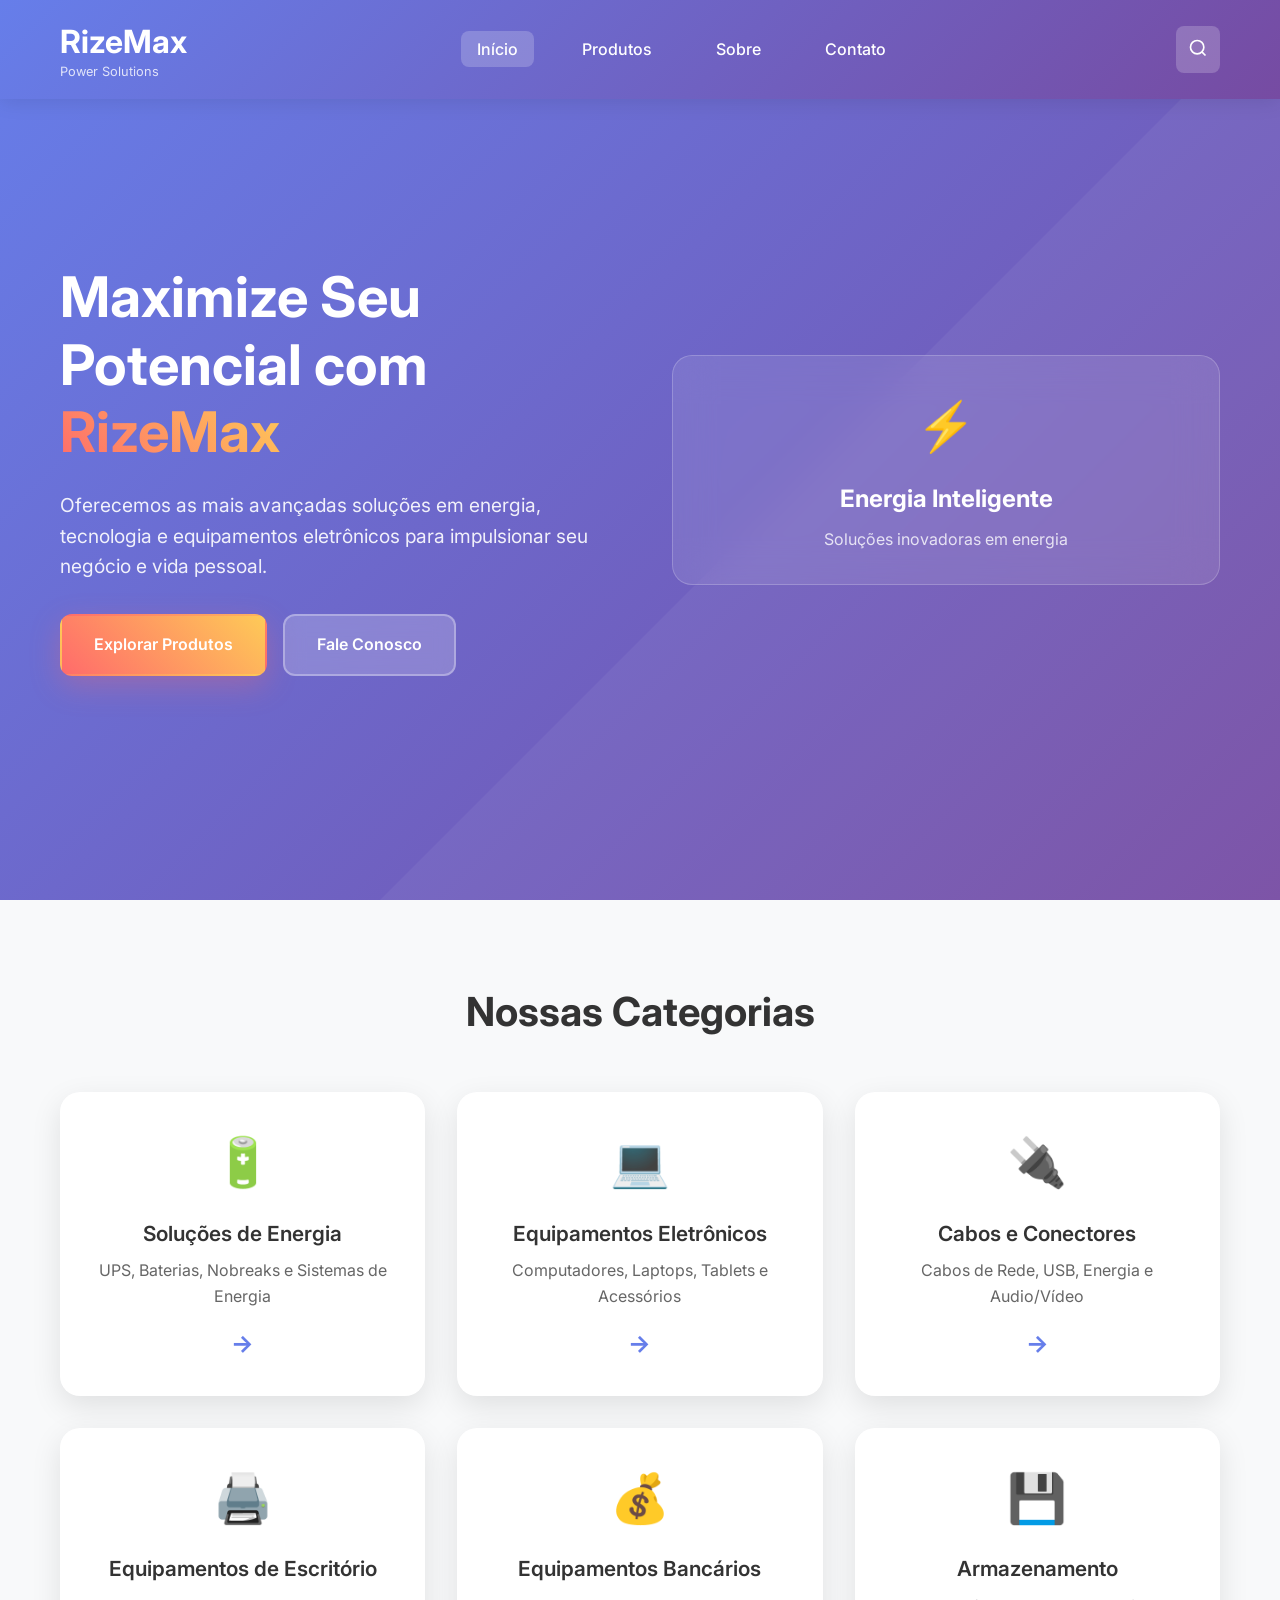
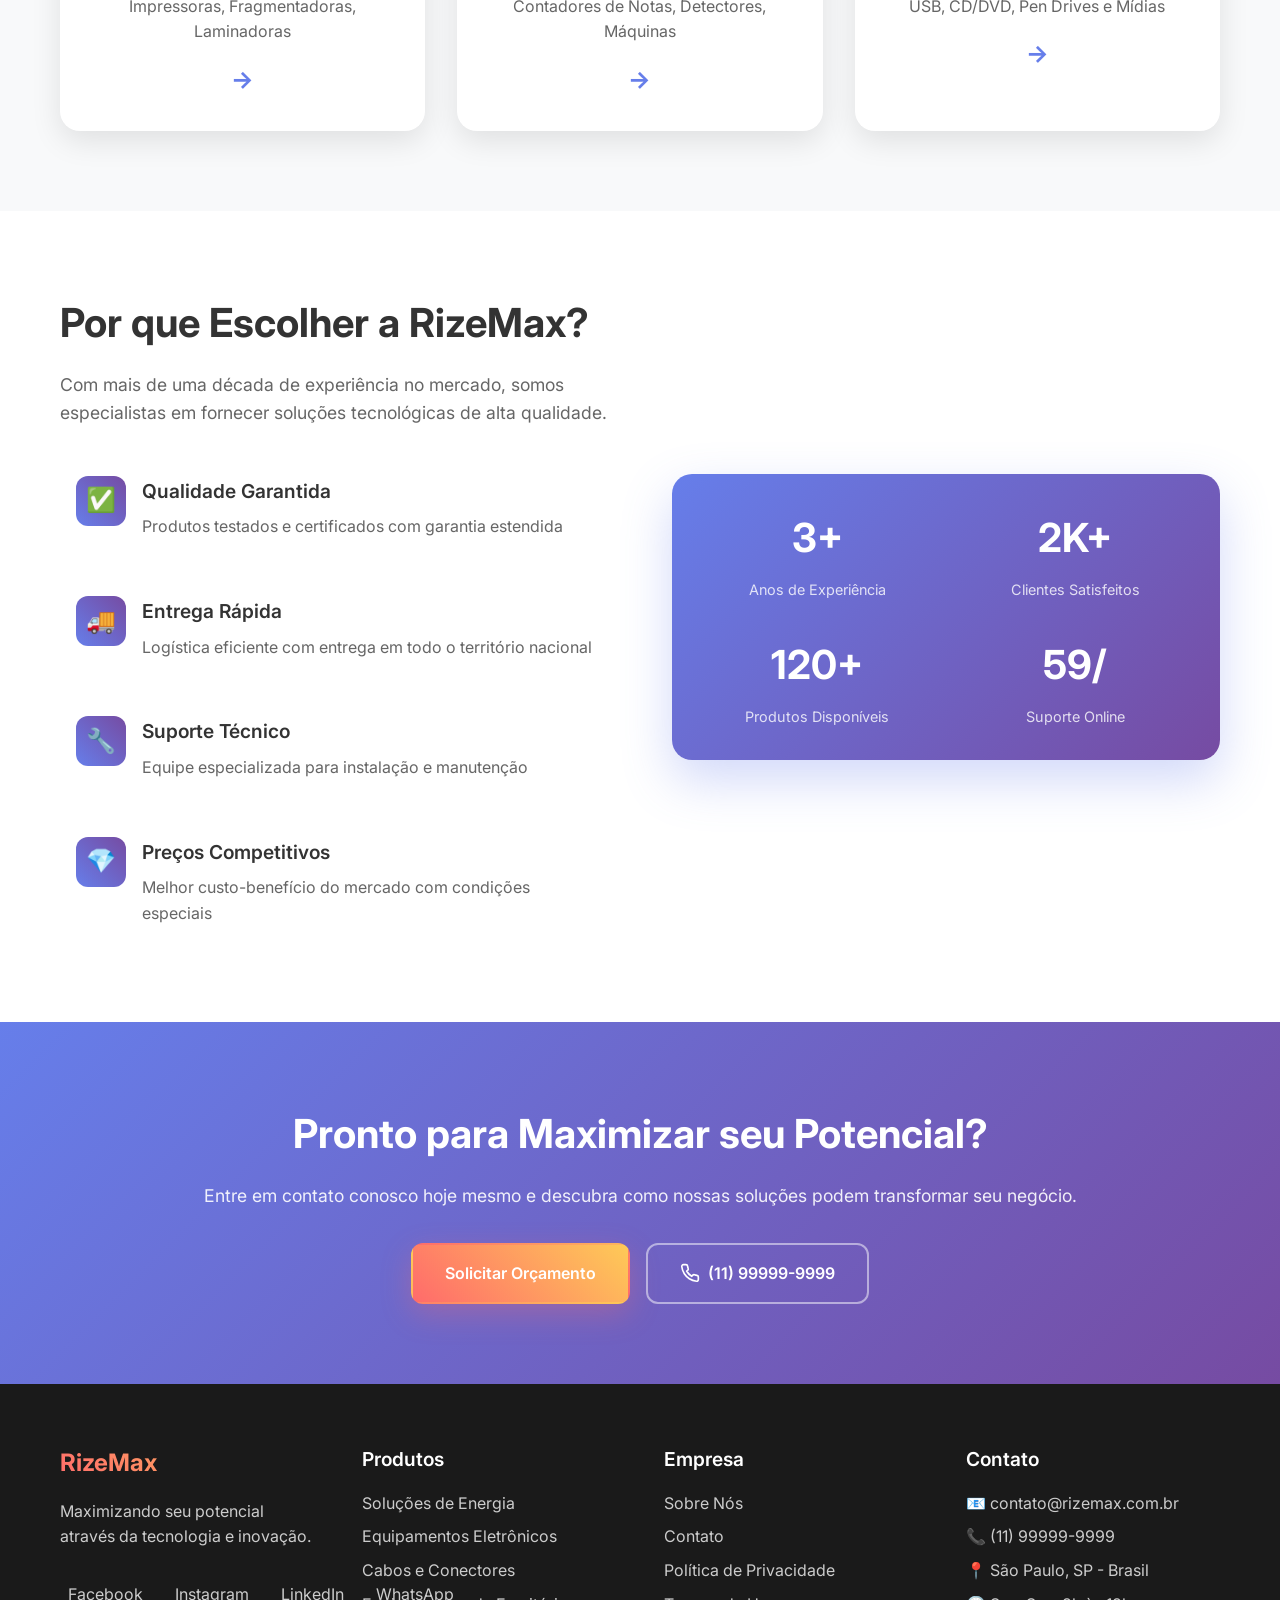
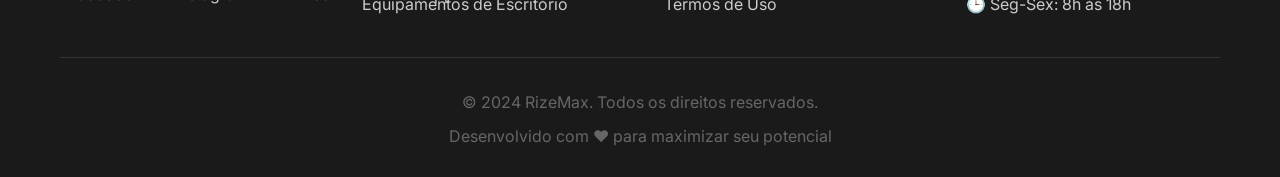
==== index.html @ 0256df6a "Create initial project structure with HTML, CSS, and JavaScript files Co-authored-by: rubennigermarq" ====
<!DOCTYPE html>
<html lang="pt-BR">
<head>
    <meta charset="UTF-8">
    <meta name="viewport" content="width=device-width, initial-scale=1.0">
    <title>RizeMax - Soluções em Energia e Tecnologia</title>
    <meta name="description" content="RizeMax oferece as melhores soluções em energia, tecnologia e equipamentos eletrônicos para empresas e consumidores.">
    <link rel="stylesheet" href="css/style.css">
    <link rel="preconnect" href="https://fonts.googleapis.com">
    <link rel="preconnect" href="https://fonts.gstatic.com" crossorigin>
    <link href="https://fonts.googleapis.com/css2?family=Inter:wght@300;400;500;600;700&display=swap" rel="stylesheet">
</head>
<body>
    <!-- Header -->
    <header class="header">
        <div class="container">
            <div class="nav-wrapper">
                <div class="logo">
                    <h1>RizeMax</h1>
                    <span class="tagline">Power Solutions</span>
                </div>
                
                <nav class="nav">
                    <ul class="nav-list">
                        <li><a href="index.html" class="nav-link active">Início</a></li>
                        <li class="dropdown">
                            <a href="produtos.html" class="nav-link">Produtos</a>
                            <div class="dropdown-content">
                                <a href="produtos.html#energia">Soluções de Energia</a>
                                <a href="produtos.html#eletronicos">Equipamentos Eletrônicos</a>
                                <a href="produtos.html#acessorios">Acessórios</a>
                                <a href="produtos.html#novidades">Novidades</a>
                            </div>
                        </li>
                        <li><a href="sobre.html" class="nav-link">Sobre</a></li>
                        <li><a href="contato.html" class="nav-link">Contato</a></li>
                    </ul>
                </nav>
                
                <div class="header-actions">
                    <button class="search-btn" onclick="toggleSearch()">
                        <svg width="20" height="20" viewBox="0 0 24 24" fill="none" stroke="currentColor" stroke-width="2">
                            <circle cx="11" cy="11" r="8"></circle>
                            <path d="m21 21-4.35-4.35"></path>
                        </svg>
                    </button>
                    <button class="mobile-menu-btn" onclick="toggleMobileMenu()">
                        <span></span>
                        <span></span>
                        <span></span>
                    </button>
                </div>
            </div>
            
            <!-- Search Bar -->
            <div class="search-bar" id="searchBar">
                <input type="text" placeholder="Buscar produtos..." class="search-input">
                <button class="search-submit">Buscar</button>
            </div>
        </div>
    </header>

    <!-- Hero Section -->
    <section class="hero">
        <div class="hero-background"></div>
        <div class="container">
            <div class="hero-content">
                <h1 class="hero-title">Maximize Seu Potencial com <span class="highlight">RizeMax</span></h1>
                <p class="hero-description">
                    Oferecemos as mais avançadas soluções em energia, tecnologia e equipamentos eletrônicos 
                    para impulsionar seu negócio e vida pessoal.
                </p>
                <div class="hero-actions">
                    <a href="produtos.html" class="btn btn-primary">Explorar Produtos</a>
                    <a href="contato.html" class="btn btn-secondary">Fale Conosco</a>
                </div>
            </div>
            <div class="hero-image">
                <div class="hero-card">
                    <div class="card-icon">⚡</div>
                    <h3>Energia Inteligente</h3>
                    <p>Soluções inovadoras em energia</p>
                </div>
            </div>
        </div>
    </section>

    <!-- Categories Section -->
    <section class="categories">
        <div class="container">
            <h2 class="section-title">Nossas Categorias</h2>
            <div class="categories-grid">
                <div class="category-card" onclick="window.location.href='produtos.html#energia'">
                    <div class="category-icon">🔋</div>
                    <h3>Soluções de Energia</h3>
                    <p>UPS, Baterias, Nobreaks e Sistemas de Energia</p>
                    <div class="category-arrow">→</div>
                </div>
                
                <div class="category-card" onclick="window.location.href='produtos.html#eletronicos'">
                    <div class="category-icon">💻</div>
                    <h3>Equipamentos Eletrônicos</h3>
                    <p>Computadores, Laptops, Tablets e Acessórios</p>
                    <div class="category-arrow">→</div>
                </div>
                
                <div class="category-card" onclick="window.location.href='produtos.html#cabos'">
                    <div class="category-icon">🔌</div>
                    <h3>Cabos e Conectores</h3>
                    <p>Cabos de Rede, USB, Energia e Audio/Vídeo</p>
                    <div class="category-arrow">→</div>
                </div>
                
                <div class="category-card" onclick="window.location.href='produtos.html#escritorio'">
                    <div class="category-icon">🖨️</div>
                    <h3>Equipamentos de Escritório</h3>
                    <p>Impressoras, Fragmentadoras, Laminadoras</p>
                    <div class="category-arrow">→</div>
                </div>
                
                <div class="category-card" onclick="window.location.href='produtos.html#bancarios'">
                    <div class="category-icon">💰</div>
                    <h3>Equipamentos Bancários</h3>
                    <p>Contadores de Notas, Detectores, Máquinas</p>
                    <div class="category-arrow">→</div>
                </div>
                
                <div class="category-card" onclick="window.location.href='produtos.html#armazenamento'">
                    <div class="category-icon">💾</div>
                    <h3>Armazenamento</h3>
                    <p>USB, CD/DVD, Pen Drives e Mídias</p>
                    <div class="category-arrow">→</div>
                </div>
            </div>
        </div>
    </section>

    <!-- Features Section -->
    <section class="features">
        <div class="container">
            <div class="features-content">
                <div class="features-text">
                    <h2>Por que Escolher a RizeMax?</h2>
                    <p>Com mais de uma década de experiência no mercado, somos especialistas em fornecer soluções tecnológicas de alta qualidade.</p>
                    
                    <div class="features-list">
                        <div class="feature-item">
                            <div class="feature-icon">✅</div>
                            <div>
                                <h4>Qualidade Garantida</h4>
                                <p>Produtos testados e certificados com garantia estendida</p>
                            </div>
                        </div>
                        
                        <div class="feature-item">
                            <div class="feature-icon">🚚</div>
                            <div>
                                <h4>Entrega Rápida</h4>
                                <p>Logística eficiente com entrega em todo o território nacional</p>
                            </div>
                        </div>
                        
                        <div class="feature-item">
                            <div class="feature-icon">🔧</div>
                            <div>
                                <h4>Suporte Técnico</h4>
                                <p>Equipe especializada para instalação e manutenção</p>
                            </div>
                        </div>
                        
                        <div class="feature-item">
                            <div class="feature-icon">💎</div>
                            <div>
                                <h4>Preços Competitivos</h4>
                                <p>Melhor custo-benefício do mercado com condições especiais</p>
                            </div>
                        </div>
                    </div>
                </div>
                
                <div class="features-image">
                    <div class="stats-card">
                        <div class="stat">
                            <h3>15+</h3>
                            <p>Anos de Experiência</p>
                        </div>
                        <div class="stat">
                            <h3>10K+</h3>
                            <p>Clientes Satisfeitos</p>
                        </div>
                        <div class="stat">
                            <h3>500+</h3>
                            <p>Produtos Disponíveis</p>
                        </div>
                        <div class="stat">
                            <h3>24/7</h3>
                            <p>Suporte Online</p>
                        </div>
                    </div>
                </div>
            </div>
        </div>
    </section>

    <!-- CTA Section -->
    <section class="cta">
        <div class="container">
            <div class="cta-content">
                <h2>Pronto para Maximizar seu Potencial?</h2>
                <p>Entre em contato conosco hoje mesmo e descubra como nossas soluções podem transformar seu negócio.</p>
                <div class="cta-actions">
                    <a href="contato.html" class="btn btn-primary">Solicitar Orçamento</a>
                    <a href="tel:+5511999999999" class="btn btn-outline">
                        <svg width="20" height="20" viewBox="0 0 24 24" fill="none" stroke="currentColor" stroke-width="2">
                            <path d="M22 16.92v3a2 2 0 0 1-2.18 2 19.79 19.79 0 0 1-8.63-3.07 19.5 19.5 0 0 1-6-6 19.79 19.79 0 0 1-3.07-8.67A2 2 0 0 1 4.11 2h3a2 2 0 0 1 2 1.72 12.84 12.84 0 0 0 .7 2.81 2 2 0 0 1-.45 2.11L8.09 9.91a16 16 0 0 0 6 6l1.27-1.27a2 2 0 0 1 2.11-.45 12.84 12.84 0 0 0 2.81.7A2 2 0 0 1 22 16.92z"></path>
                        </svg>
                        (11) 99999-9999
                    </a>
                </div>
            </div>
        </div>
    </section>

    <!-- Footer -->
    <footer class="footer">
        <div class="container">
            <div class="footer-content">
                <div class="footer-section">
                    <div class="footer-logo">
                        <h3>RizeMax</h3>
                        <p>Maximizando seu potencial através da tecnologia e inovação.</p>
                    </div>
                    <div class="social-links">
                        <a href="#" class="social-link">Facebook</a>
                        <a href="#" class="social-link">Instagram</a>
                        <a href="#" class="social-link">LinkedIn</a>
                        <a href="#" class="social-link">WhatsApp</a>
                    </div>
                </div>
                
                <div class="footer-section">
                    <h4>Produtos</h4>
                    <ul class="footer-links">
                        <li><a href="produtos.html#energia">Soluções de Energia</a></li>
                        <li><a href="produtos.html#eletronicos">Equipamentos Eletrônicos</a></li>
                        <li><a href="produtos.html#cabos">Cabos e Conectores</a></li>
                        <li><a href="produtos.html#escritorio">Equipamentos de Escritório</a></li>
                    </ul>
                </div>
                
                <div class="footer-section">
                    <h4>Empresa</h4>
                    <ul class="footer-links">
                        <li><a href="sobre.html">Sobre Nós</a></li>
                        <li><a href="contato.html">Contato</a></li>
                        <li><a href="#" data-policy="privacy">Política de Privacidade</a></li>
                        <li><a href="#" data-policy="terms">Termos de Uso</a></li>
                    </ul>
                </div>
                
                <div class="footer-section">
                    <h4>Contato</h4>
                    <div class="contact-info">
                        <p>📧 contato@rizemax.com.br</p>
                        <p>📞 (11) 99999-9999</p>
                        <p>📍 São Paulo, SP - Brasil</p>
                        <p>🕒 Seg-Sex: 8h às 18h</p>
                    </div>
                </div>
            </div>
            
            <div class="footer-bottom">
                <p>&copy; 2024 RizeMax. Todos os direitos reservados.</p>
                <p>Desenvolvido com ❤️ para maximizar seu potencial</p>
            </div>
        </div>
    </footer>

    <!-- JavaScript -->
    <script src="js/script.js"></script>
</body>
</html>
---- css/style.css ----
/* Reset e Base */
* {
    margin: 0;
    padding: 0;
    box-sizing: border-box;
}

html {
    font-size: 16px;
    scroll-behavior: smooth;
}

body {
    font-family: 'Inter', -apple-system, BlinkMacSystemFont, 'Segoe UI', Roboto, Oxygen, Ubuntu, Cantarell, sans-serif;
    line-height: 1.6;
    color: #333;
    overflow-x: hidden;
}

/* Container */
.container {
    max-width: 1200px;
    margin: 0 auto;
    padding: 0 20px;
}

/* Header */
.header {
    background: linear-gradient(135deg, #667eea 0%, #764ba2 100%);
    position: fixed;
    top: 0;
    left: 0;
    right: 0;
    z-index: 1000;
    box-shadow: 0 2px 20px rgba(0,0,0,0.1);
    backdrop-filter: blur(10px);
}

.nav-wrapper {
    display: flex;
    align-items: center;
    justify-content: space-between;
    padding: 1rem 0;
}

.logo h1 {
    color: white;
    font-size: 2rem;
    font-weight: 700;
    margin: 0;
}

.logo .tagline {
    color: rgba(255,255,255,0.8);
    font-size: 0.8rem;
    display: block;
    margin-top: -5px;
}

.nav-list {
    display: flex;
    list-style: none;
    gap: 2rem;
    margin: 0;
}

.nav-link {
    color: white;
    text-decoration: none;
    font-weight: 500;
    padding: 0.5rem 1rem;
    border-radius: 8px;
    transition: all 0.3s ease;
    position: relative;
}

.nav-link:hover,
.nav-link.active {
    background: rgba(255,255,255,0.2);
    transform: translateY(-2px);
}

.dropdown {
    position: relative;
}

.dropdown-content {
    position: absolute;
    top: 100%;
    left: 0;
    background: white;
    min-width: 200px;
    border-radius: 12px;
    box-shadow: 0 10px 30px rgba(0,0,0,0.1);
    opacity: 0;
    visibility: hidden;
    transform: translateY(10px);
    transition: all 0.3s ease;
    padding: 1rem 0;
}

.dropdown:hover .dropdown-content {
    opacity: 1;
    visibility: visible;
    transform: translateY(0);
}

.dropdown-content a {
    color: #333;
    padding: 0.75rem 1.5rem;
    display: block;
    text-decoration: none;
    transition: all 0.3s ease;
}

.dropdown-content a:hover {
    background: #f8f9fa;
    color: #667eea;
}

.header-actions {
    display: flex;
    align-items: center;
    gap: 1rem;
}

.search-btn,
.mobile-menu-btn {
    background: rgba(255,255,255,0.2);
    border: none;
    color: white;
    padding: 0.75rem;
    border-radius: 8px;
    cursor: pointer;
    transition: all 0.3s ease;
}

.search-btn:hover,
.mobile-menu-btn:hover {
    background: rgba(255,255,255,0.3);
    transform: scale(1.05);
}

.mobile-menu-btn {
    display: none;
    flex-direction: column;
    gap: 3px;
}

.mobile-menu-btn span {
    width: 20px;
    height: 2px;
    background: white;
    transition: all 0.3s ease;
}

.search-bar {
    display: none;
    padding: 1rem 0;
    border-top: 1px solid rgba(255,255,255,0.2);
    margin-top: 1rem;
}

.search-bar.active {
    display: flex;
    animation: slideDown 0.3s ease;
}

.search-input {
    flex: 1;
    padding: 0.75rem 1rem;
    border: none;
    border-radius: 8px 0 0 8px;
    font-size: 1rem;
    outline: none;
}

.search-submit {
    background: #ff6b6b;
    color: white;
    border: none;
    padding: 0.75rem 1.5rem;
    border-radius: 0 8px 8px 0;
    cursor: pointer;
    font-weight: 600;
    transition: all 0.3s ease;
}

.search-submit:hover {
    background: #ff5252;
}

/* Hero Section */
.hero {
    background: linear-gradient(135deg, #667eea 0%, #764ba2 100%);
    padding: 120px 0 80px;
    min-height: 100vh;
    display: flex;
    align-items: center;
    position: relative;
    overflow: hidden;
}

.hero-background {
    position: absolute;
    top: 0;
    left: 0;
    right: 0;
    bottom: 0;
    background: url('data:image/svg+xml,<svg xmlns="http://www.w3.org/2000/svg" viewBox="0 0 1000 1000"><polygon fill="rgba(255,255,255,0.05)" points="0,1000 1000,0 1000,1000"/></svg>');
    background-size: cover;
}

.hero .container {
    display: grid;
    grid-template-columns: 1fr 1fr;
    gap: 4rem;
    align-items: center;
    position: relative;
    z-index: 2;
}

.hero-title {
    font-size: 3.5rem;
    font-weight: 700;
    color: white;
    line-height: 1.2;
    margin-bottom: 1.5rem;
}

.highlight {
    background: linear-gradient(45deg, #ff6b6b, #feca57);
    -webkit-background-clip: text;
    -webkit-text-fill-color: transparent;
    background-clip: text;
}

.hero-description {
    font-size: 1.2rem;
    color: rgba(255,255,255,0.9);
    margin-bottom: 2rem;
    line-height: 1.6;
}

.hero-actions {
    display: flex;
    gap: 1rem;
    flex-wrap: wrap;
}

.btn {
    padding: 1rem 2rem;
    border-radius: 12px;
    text-decoration: none;
    font-weight: 600;
    font-size: 1rem;
    transition: all 0.3s ease;
    display: inline-flex;
    align-items: center;
    gap: 0.5rem;
    border: 2px solid transparent;
    cursor: pointer;
}

.btn-primary {
    background: linear-gradient(45deg, #ff6b6b, #feca57);
    color: white;
    box-shadow: 0 10px 30px rgba(255,107,107,0.3);
}

.btn-primary:hover {
    transform: translateY(-3px);
    box-shadow: 0 15px 40px rgba(255,107,107,0.4);
}

.btn-secondary {
    background: rgba(255,255,255,0.2);
    color: white;
    border: 2px solid rgba(255,255,255,0.3);
    backdrop-filter: blur(10px);
}

.btn-secondary:hover {
    background: rgba(255,255,255,0.3);
    transform: translateY(-3px);
}

.btn-outline {
    background: transparent;
    color: white;
    border: 2px solid rgba(255,255,255,0.5);
}

.btn-outline:hover {
    background: rgba(255,255,255,0.1);
    transform: translateY(-3px);
}

.hero-card {
    background: rgba(255,255,255,0.1);
    backdrop-filter: blur(20px);
    border-radius: 20px;
    padding: 2rem;
    text-align: center;
    border: 1px solid rgba(255,255,255,0.2);
    animation: float 6s ease-in-out infinite;
}

.card-icon {
    font-size: 3rem;
    margin-bottom: 1rem;
}

.hero-card h3 {
    color: white;
    font-size: 1.5rem;
    margin-bottom: 0.5rem;
}

.hero-card p {
    color: rgba(255,255,255,0.8);
}

/* Categories Section */
.categories {
    padding: 80px 0;
    background: #f8f9fa;
}

.section-title {
    text-align: center;
    font-size: 2.5rem;
    font-weight: 700;
    margin-bottom: 3rem;
    color: #333;
}

.categories-grid {
    display: grid;
    grid-template-columns: repeat(auto-fit, minmax(300px, 1fr));
    gap: 2rem;
}

.category-card {
    background: white;
    border-radius: 20px;
    padding: 2rem;
    text-align: center;
    box-shadow: 0 10px 30px rgba(0,0,0,0.1);
    transition: all 0.3s ease;
    cursor: pointer;
    position: relative;
    overflow: hidden;
}

.category-card::before {
    content: '';
    position: absolute;
    top: 0;
    left: -100%;
    width: 100%;
    height: 100%;
    background: linear-gradient(90deg, transparent, rgba(255,255,255,0.4), transparent);
    transition: left 0.5s;
}

.category-card:hover::before {
    left: 100%;
}

.category-card:hover {
    transform: translateY(-10px);
    box-shadow: 0 20px 50px rgba(0,0,0,0.15);
}

.category-icon {
    font-size: 3rem;
    margin-bottom: 1rem;
}

.category-card h3 {
    font-size: 1.3rem;
    font-weight: 600;
    margin-bottom: 0.5rem;
    color: #333;
}

.category-card p {
    color: #666;
    margin-bottom: 1rem;
}

.category-arrow {
    font-size: 1.5rem;
    color: #667eea;
    font-weight: bold;
    transition: all 0.3s ease;
}

.category-card:hover .category-arrow {
    transform: translateX(10px);
}

/* Features Section */
.features {
    padding: 80px 0;
    background: white;
}

.features-content {
    display: grid;
    grid-template-columns: 1fr 1fr;
    gap: 4rem;
    align-items: center;
}

.features-text h2 {
    font-size: 2.5rem;
    font-weight: 700;
    margin-bottom: 1rem;
    color: #333;
}

.features-text > p {
    font-size: 1.1rem;
    color: #666;
    margin-bottom: 2rem;
}

.features-list {
    display: flex;
    flex-direction: column;
    gap: 1.5rem;
}

.feature-item {
    display: flex;
    align-items: flex-start;
    gap: 1rem;
    padding: 1rem;
    border-radius: 12px;
    transition: all 0.3s ease;
}

.feature-item:hover {
    background: #f8f9fa;
    transform: translateX(10px);
}

.feature-icon {
    font-size: 1.5rem;
    width: 50px;
    height: 50px;
    display: flex;
    align-items: center;
    justify-content: center;
    background: linear-gradient(45deg, #667eea, #764ba2);
    border-radius: 12px;
    color: white;
    flex-shrink: 0;
}

.feature-item h4 {
    font-size: 1.2rem;
    font-weight: 600;
    margin-bottom: 0.5rem;
    color: #333;
}

.feature-item p {
    color: #666;
}

.stats-card {
    background: linear-gradient(135deg, #667eea 0%, #764ba2 100%);
    border-radius: 20px;
    padding: 2rem;
    color: white;
    display: grid;
    grid-template-columns: 1fr 1fr;
    gap: 2rem;
    box-shadow: 0 20px 50px rgba(102, 126, 234, 0.3);
}

.stat {
    text-align: center;
}

.stat h3 {
    font-size: 2.5rem;
    font-weight: 700;
    margin-bottom: 0.5rem;
}

.stat p {
    color: rgba(255,255,255,0.8);
    font-size: 0.9rem;
}

/* CTA Section */
.cta {
    padding: 80px 0;
    background: linear-gradient(135deg, #667eea 0%, #764ba2 100%);
    color: white;
    text-align: center;
}

.cta-content h2 {
    font-size: 2.5rem;
    font-weight: 700;
    margin-bottom: 1rem;
}

.cta-content p {
    font-size: 1.1rem;
    margin-bottom: 2rem;
    color: rgba(255,255,255,0.9);
}

.cta-actions {
    display: flex;
    justify-content: center;
    gap: 1rem;
    flex-wrap: wrap;
}

/* Footer */
.footer {
    background: #1a1a1a;
    color: white;
    padding: 60px 0 20px;
}

.footer-content {
    display: grid;
    grid-template-columns: repeat(auto-fit, minmax(250px, 1fr));
    gap: 3rem;
    margin-bottom: 2rem;
}

.footer-logo h3 {
    font-size: 1.5rem;
    font-weight: 700;
    margin-bottom: 1rem;
    background: linear-gradient(45deg, #ff6b6b, #feca57);
    -webkit-background-clip: text;
    -webkit-text-fill-color: transparent;
    background-clip: text;
}

.footer-logo p {
    color: #ccc;
    margin-bottom: 1.5rem;
}

.social-links {
    display: flex;
    gap: 1rem;
}

.social-link {
    color: #ccc;
    text-decoration: none;
    padding: 0.5rem;
    border-radius: 8px;
    transition: all 0.3s ease;
}

.social-link:hover {
    color: #667eea;
    background: rgba(102, 126, 234, 0.1);
}

.footer-section h4 {
    font-size: 1.2rem;
    font-weight: 600;
    margin-bottom: 1rem;
    color: white;
}

.footer-links {
    list-style: none;
}

.footer-links li {
    margin-bottom: 0.5rem;
}

.footer-links a {
    color: #ccc;
    text-decoration: none;
    transition: all 0.3s ease;
}

.footer-links a:hover {
    color: #667eea;
}

.contact-info p {
    color: #ccc;
    margin-bottom: 0.5rem;
}

.footer-bottom {
    border-top: 1px solid #333;
    padding-top: 2rem;
    text-align: center;
    color: #666;
}

.footer-bottom p {
    margin-bottom: 0.5rem;
}

/* Animations */
@keyframes float {
    0%, 100% { transform: translateY(0px); }
    50% { transform: translateY(-20px); }
}

@keyframes slideDown {
    from {
        opacity: 0;
        transform: translateY(-20px);
    }
    to {
        opacity: 1;
        transform: translateY(0);
    }
}

/* Responsive Design */
@media (max-width: 768px) {
    .nav-list {
        display: none;
    }
    
    .mobile-menu-btn {
        display: flex;
    }
    
    .hero .container {
        grid-template-columns: 1fr;
        gap: 2rem;
        text-align: center;
    }
    
    .hero-title {
        font-size: 2.5rem;
    }
    
    .features-content {
        grid-template-columns: 1fr;
        gap: 2rem;
    }
    
    .categories-grid {
        grid-template-columns: 1fr;
    }
    
    .stats-card {
        grid-template-columns: 1fr;
    }
    
    .cta-actions {
        flex-direction: column;
        align-items: center;
    }
    
    .hero-actions {
        justify-content: center;
    }
    
    .footer-content {
        grid-template-columns: 1fr;
        text-align: center;
    }
}

@media (max-width: 480px) {
    .container {
        padding: 0 15px;
    }
    
    .hero-title {
        font-size: 2rem;
    }
    
    .section-title {
        font-size: 2rem;
    }
    
    .btn {
        padding: 0.75rem 1.5rem;
        font-size: 0.9rem;
    }
    
    .category-card,
    .hero-card {
        padding: 1.5rem;
    }
}
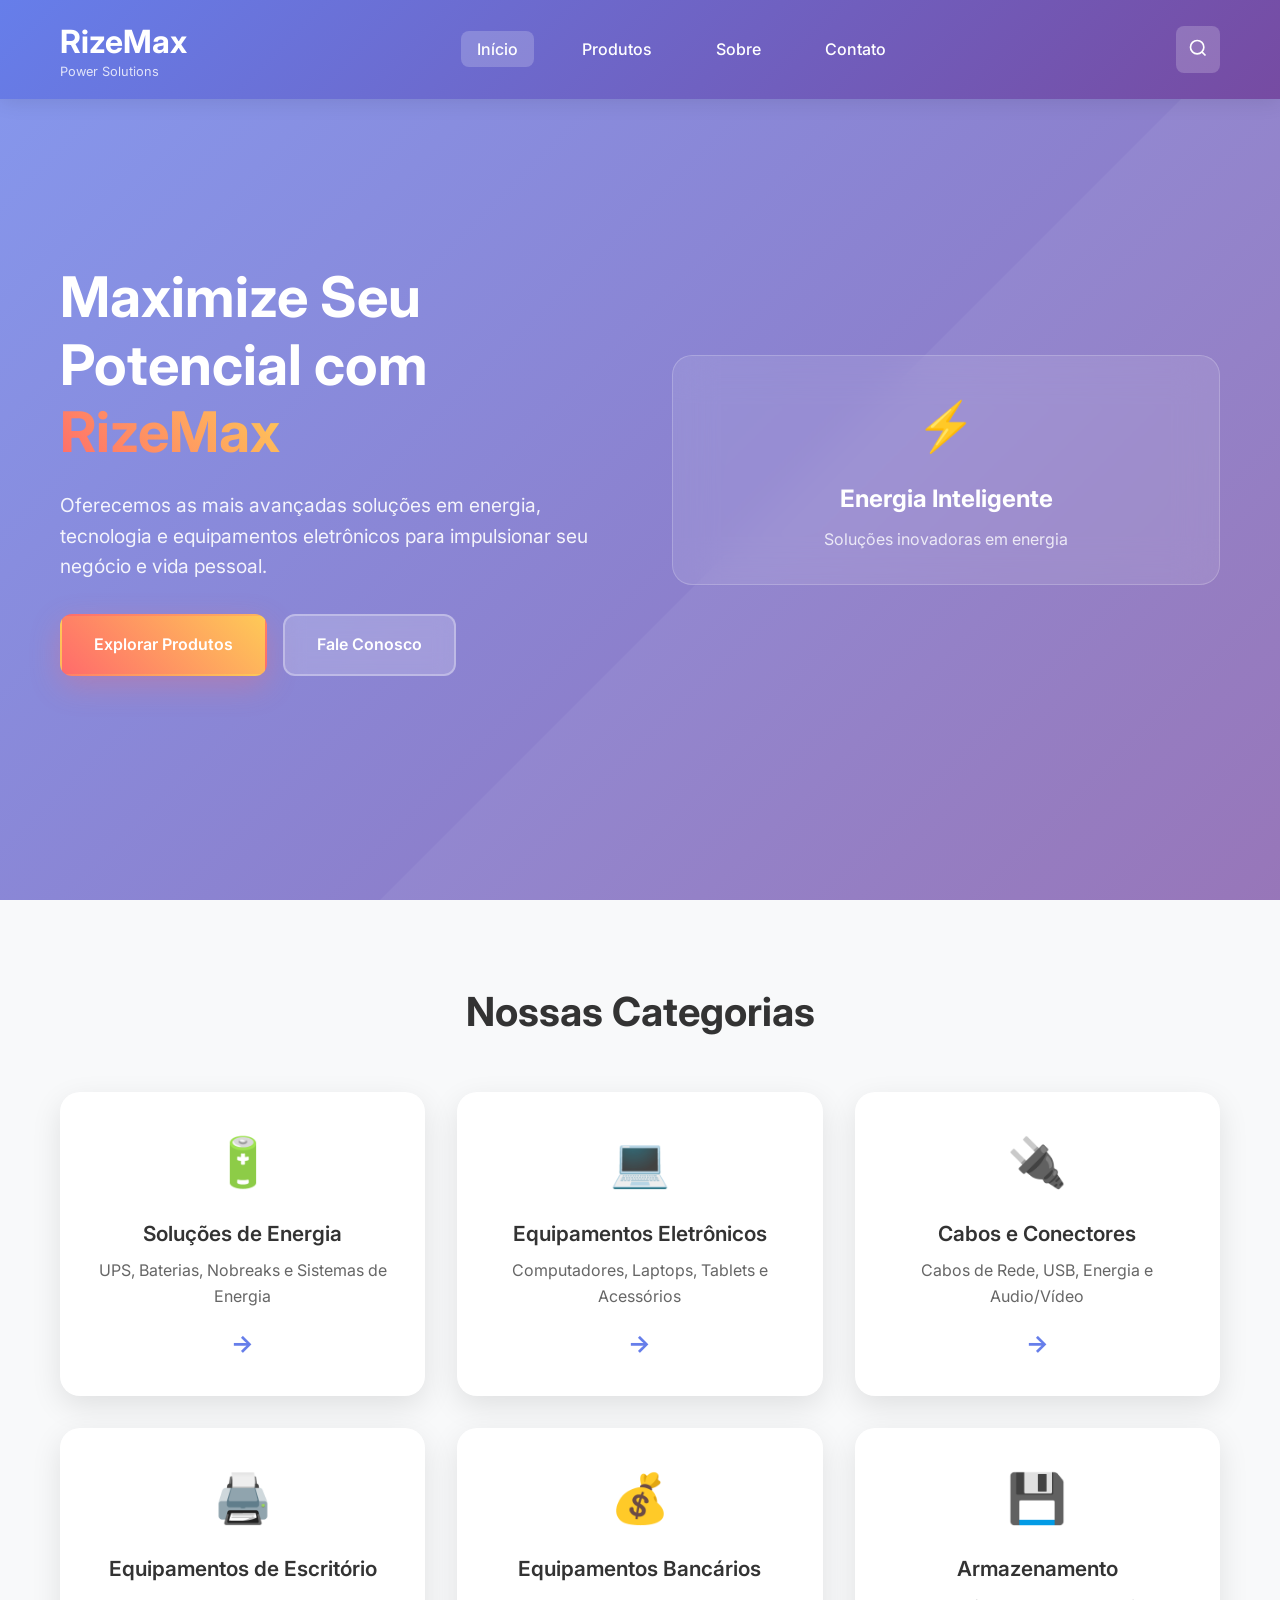
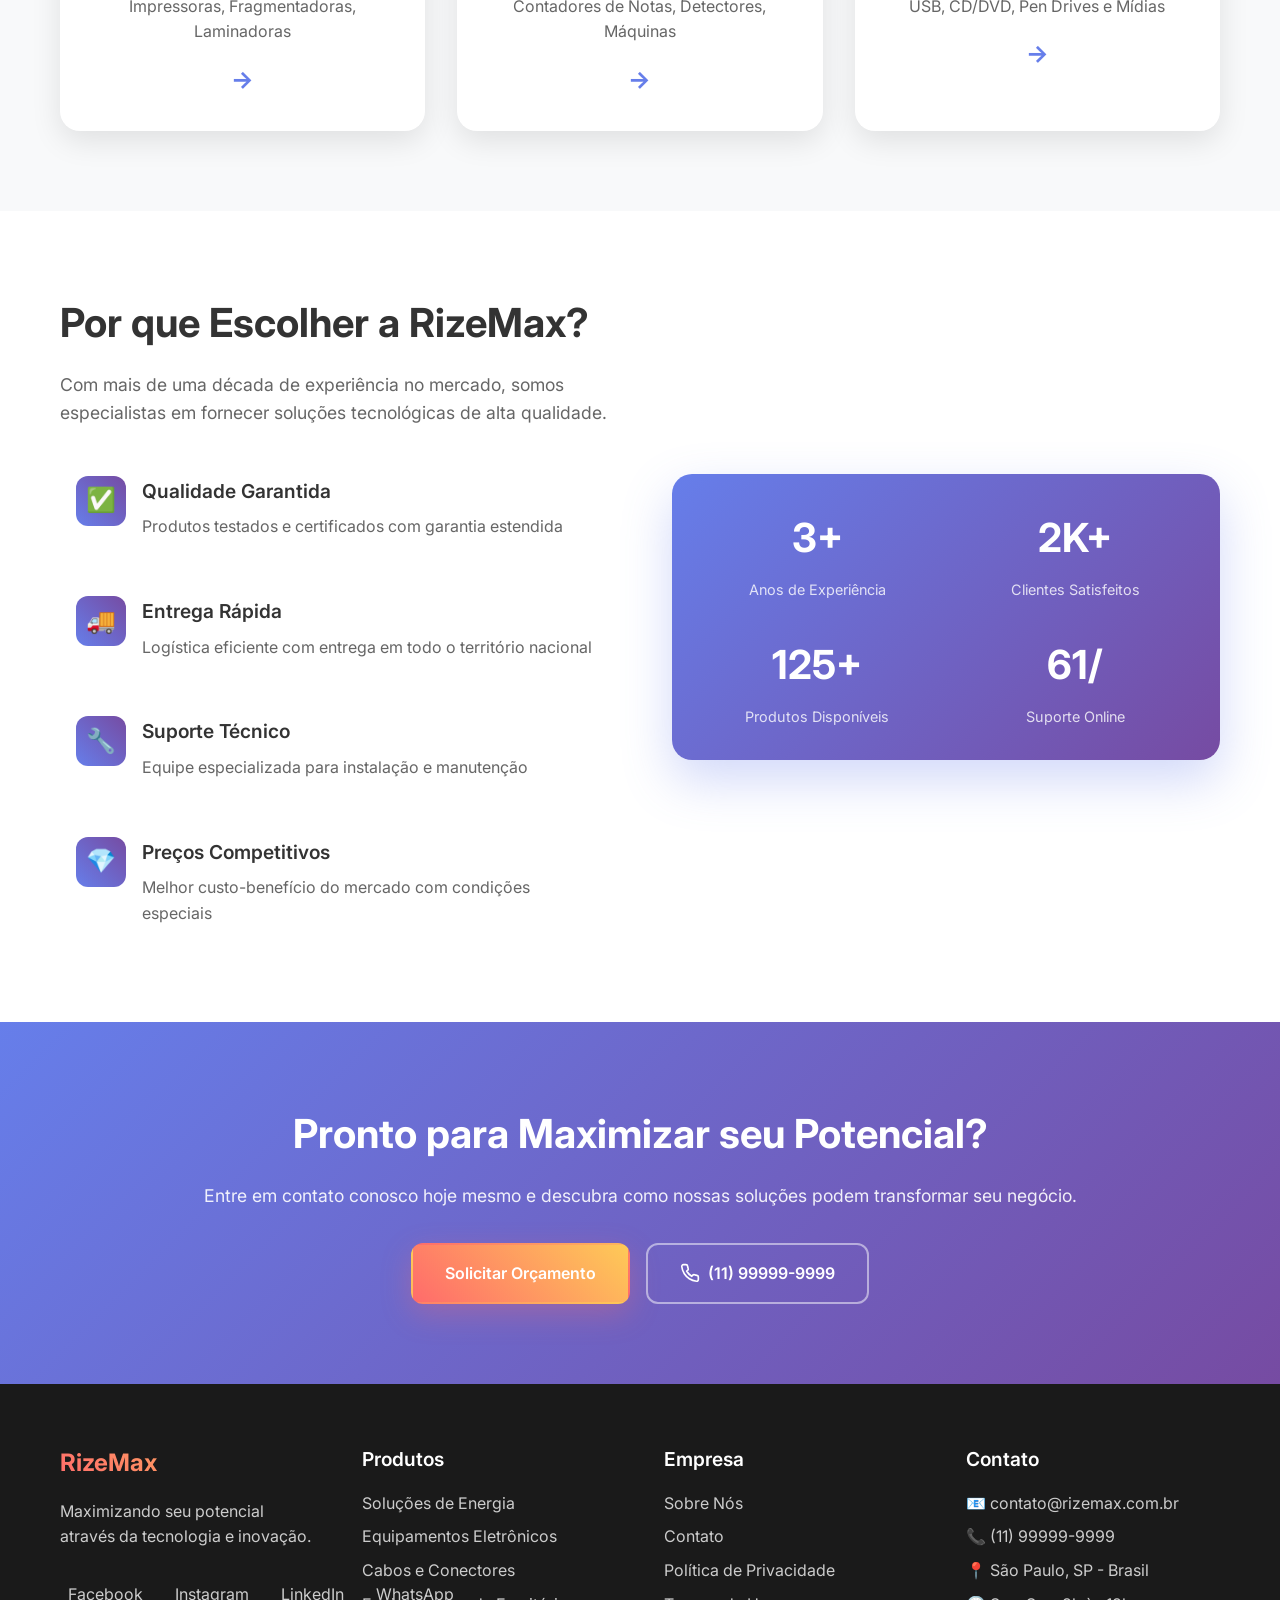
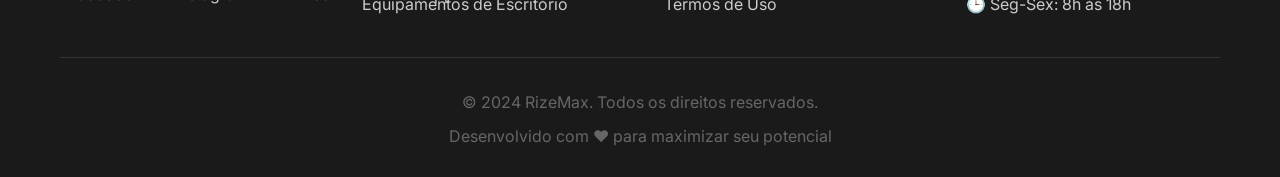
==== commit ff4f5a88: "Add comprehensive image and placeholder management resources Co-authored-by: rubennigermarques <rube" ====
--- a/index.html
+++ b/index.html
@@ -278,5 +278,6 @@
 
     <!-- JavaScript -->
     <script src="js/script.js"></script>
+    <script src="images/placeholder-config.js"></script>
 </body>
 </html>
